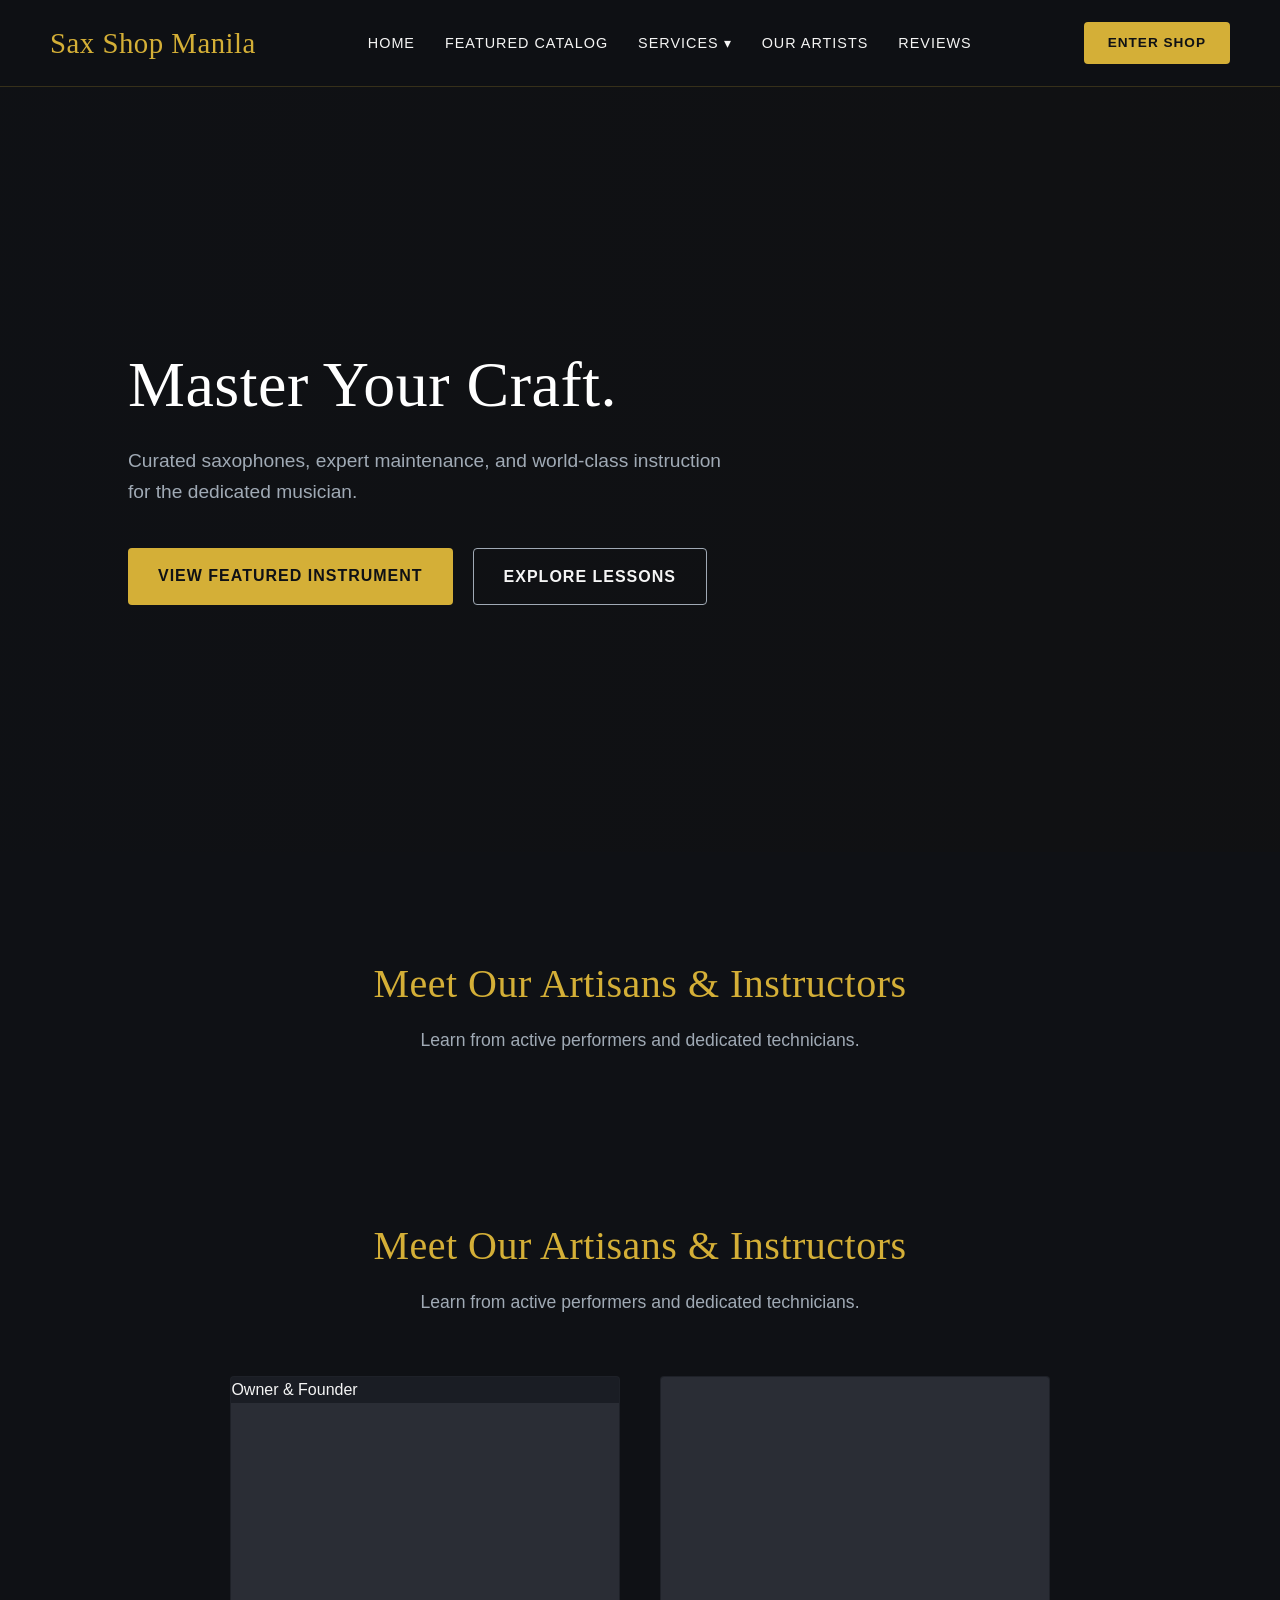
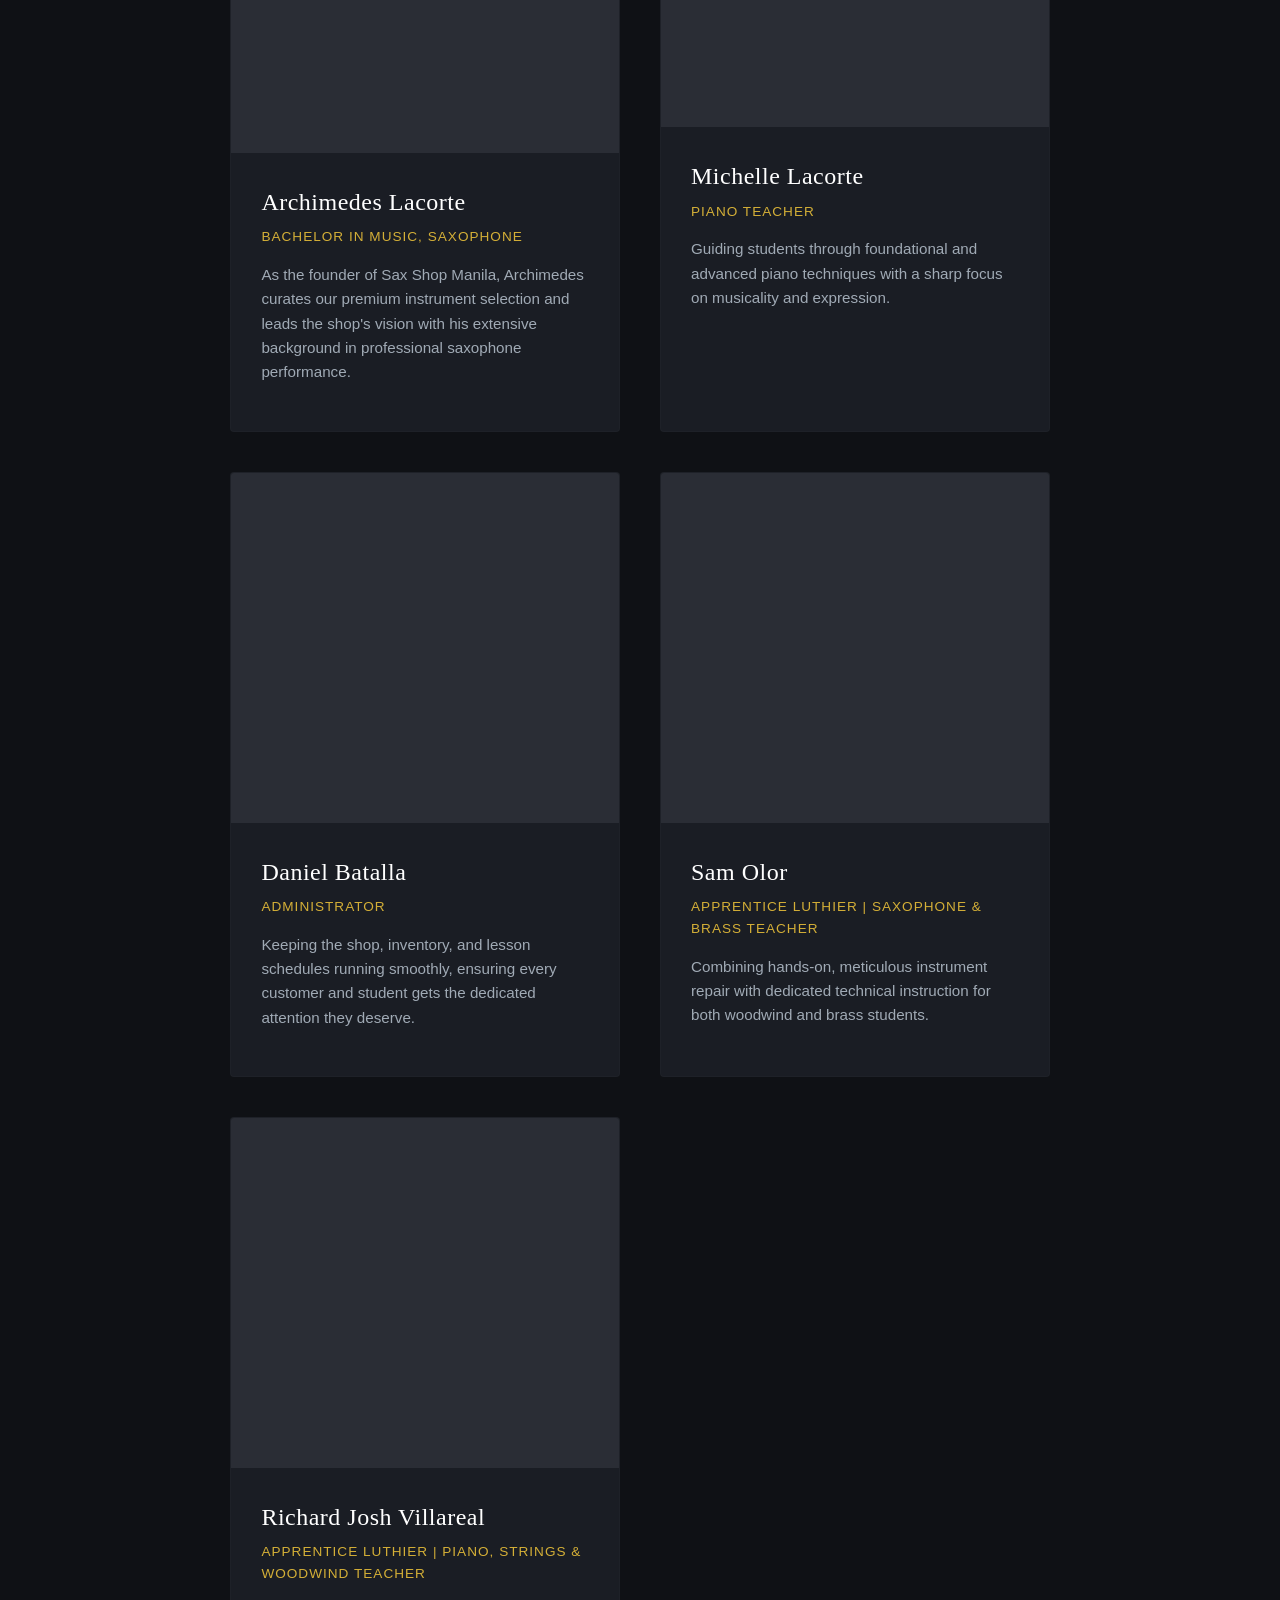
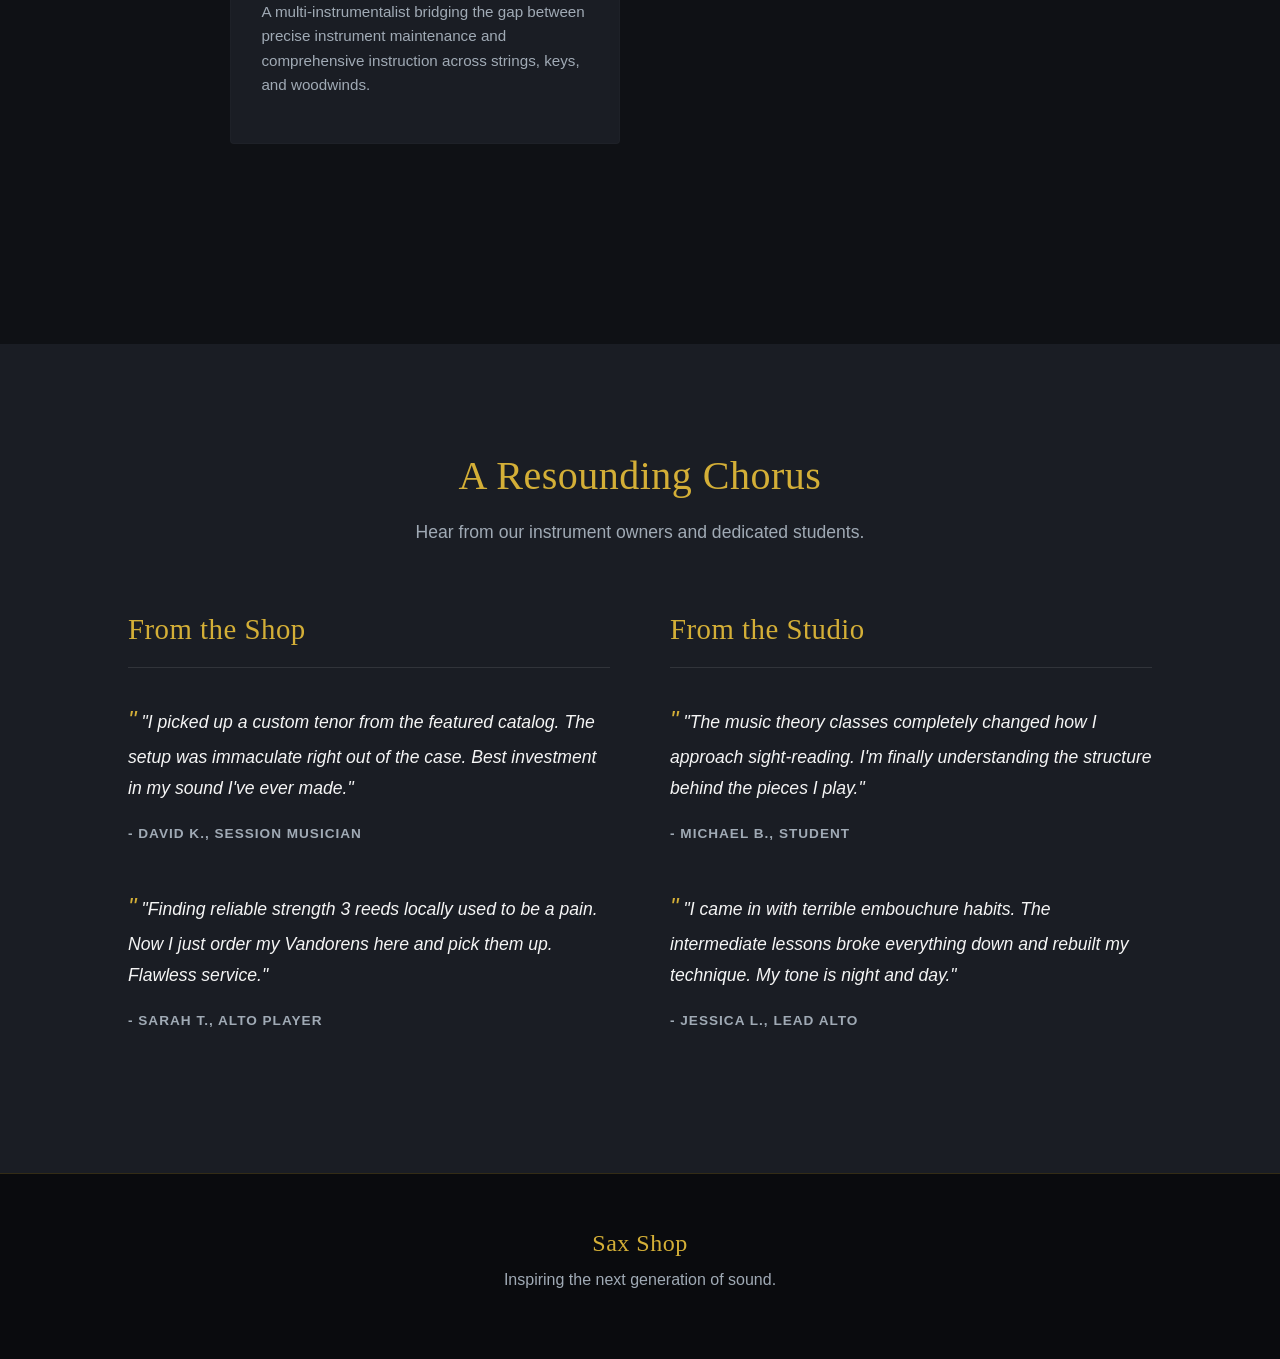
==== index.html @ 06452c96 "initial commit" ====
<!DOCTYPE html>
<html lang="en">
<head>
    <meta charset="UTF-8">
    <meta name="viewport" content="width=device-width, initial-scale=1">
    <title>Sax Shop | Premium Instruments & Instruction</title>
    <link href="css/global.css" rel="stylesheet">
    <link href="css/landing.css" rel="stylesheet">
</head>
<body>
    <header class="main-header">
        <div class="logo">
            <h1>Sax Shop Manila</h1>
        </div>
        
        <nav class="primary-nav">
            <ul>
                <li><a href="#hero">Home</a></li>
                <li><a href="catalog.html">Featured Catalog</a></li>
                
                <li class="dropdown">
                    <a href="#services" class="dropbtn">Services ▾</a>
                    <div class="dropdown-content">
                        <a href="#lessons-beginner">Beginner Lessons</a>
                        <a href="#lessons-intermediate">Intermediate Lessons</a>
                        <a href="#lessons-advanced">Advanced Lessons</a>
                        <a href="#lessons-professional">Professional Masterclass</a>
                        <a href="#music-theory">Music Theory Instruction</a>
                    </div>
                </li>
                
                <li><a href="#artists">Our Artists</a></li>
                <li><a href="#reviews">Reviews</a></li>
            </ul>
        </nav>

        <div class="nav-actions">
            <a href="catalog.html" class="btn-primary btn-gold">Enter Shop</a>
        </div>
    </header> 

    <section id="hero" class="hero-showcase">
        <div class="hero-overlay">
            <div class="hero-text">
                <h2>Master Your Craft.</h2>
                <p>Curated saxophones, expert maintenance, and world-class instruction for the dedicated musician.</p>
                <div class="hero-buttons">
                    <a href="catalog.html" class="btn-primary btn-gold btn-large">View Featured Instrument</a>
                    <a href="#services" class="btn-secondary btn-large">Explore Lessons</a>
                </div>
            </div>
        </div>
    </section>

    <section id="artists" class="roster-section">
        <div class="section-header">
            <h2>Meet Our Artisans & Instructors</h2>
            <p>Learn from active performers and dedicated technicians.</p>
        </div>
        
        <section id="artists" class="roster-section">
        <div class="section-header">
            <h2>Meet Our Artisans & Instructors</h2>
            <p>Learn from active performers and dedicated technicians.</p>
        </div>
        
        <div class="roster-grid">
            <div class="roster-card owner-card">
                <span class="owner-badge">Owner & Founder</span>
                <div class="card-img-placeholder" style="background-image: url('assets/images/team-archimedes.jpg');"></div>
                <div class="card-info">
                    <h3>Archimedes Lacorte</h3>
                    <span class="role">Bachelor in Music, Saxophone</span>
                    <p>As the founder of Sax Shop Manila, Archimedes curates our premium instrument selection and leads the shop's vision with his extensive background in professional saxophone performance.</p>
                </div>
            </div>

            <div class="roster-card">
                <div class="card-img-placeholder" style="background-image: url('assets/images/team-micheal.jpg');"></div>
                <div class="card-info">
                    <h3>Michelle Lacorte</h3>
                    <span class="role">Piano Teacher</span>
                    <p>Guiding students through foundational and advanced piano techniques with a sharp focus on musicality and expression.</p>
                </div>
            </div>

            <div class="roster-card">
                <div class="card-img-placeholder" style="background-image: url('assets/images/team-daniel.jpg');"></div>
                <div class="card-info">
                    <h3>Daniel Batalla</h3>
                    <span class="role">Administrator</span>
                    <p>Keeping the shop, inventory, and lesson schedules running smoothly, ensuring every customer and student gets the dedicated attention they deserve.</p>
                </div>
            </div>

            <div class="roster-card">
                <div class="card-img-placeholder" style="background-image: url('assets/images/team-sam.jpg');"></div>
                <div class="card-info">
                    <h3>Sam Olor</h3>
                    <span class="role">Apprentice Luthier | Saxophone & Brass Teacher</span>
                    <p>Combining hands-on, meticulous instrument repair with dedicated technical instruction for both woodwind and brass students.</p>
                </div>
            </div>

            <div class="roster-card">
                <div class="card-img-placeholder" style="background-image: url('assets/images/team-richard.jpg');"></div>
                <div class="card-info">
                    <h3>Richard Josh Villareal</h3>
                    <span class="role">Apprentice Luthier | Piano, Strings & Woodwind Teacher</span>
                    <p>A multi-instrumentalist bridging the gap between precise instrument maintenance and comprehensive instruction across strings, keys, and woodwinds.</p>
                </div>
            </div>
        </div>
    </section>
    </section>

    <section id="reviews" class="reviews-section">
        <div class="section-header dark">
            <h2>A Resounding Chorus</h2>
            <p>Hear from our instrument owners and dedicated students.</p>
        </div>

        <div class="review-split">
            <div class="review-column">
                <h3 class="column-title">From the Shop</h3>
                <div class="testimonial">
                    <p class="quote">"I picked up a custom tenor from the featured catalog. The setup was immaculate right out of the case. Best investment in my sound I've ever made."</p>
                    <span class="author">- David K., Session Musician</span>
                </div>
                <div class="testimonial">
                    <p class="quote">"Finding reliable strength 3 reeds locally used to be a pain. Now I just order my Vandorens here and pick them up. Flawless service."</p>
                    <span class="author">- Sarah T., Alto Player</span>
                </div>
            </div>

            <div class="review-column">
                <h3 class="column-title">From the Studio</h3>
                <div class="testimonial">
                    <p class="quote">"The music theory classes completely changed how I approach sight-reading. I'm finally understanding the structure behind the pieces I play."</p>
                    <span class="author">- Michael B., Student</span>
                </div>
                <div class="testimonial">
                    <p class="quote">"I came in with terrible embouchure habits. The intermediate lessons broke everything down and rebuilt my technique. My tone is night and day."</p>
                    <span class="author">- Jessica L., Lead Alto</span>
                </div>
            </div>
        </div>
    </section>

    <footer class="grand-footer">
        <div class="footer-content">
            <h2>Sax Shop</h2>
            <p>Inspiring the next generation of sound.</p>
        </div>
    </footer>
</body>
</html>
---- css/global.css ----
/* ==========================================================================
   Sax Shop - Global Theme & Foundation
   ========================================================================== */

/* 1. CSS Variables (Theming Engine) */
:root {
    /* Color Palette - Premium Dark Theme */
    --bg-dark: #0f1115;          /* Deep Onyx background */
    --bg-card: #1a1d24;          /* Slightly lighter for panels/cards */
    --bg-surface: #22262e;       /* Hover states and floating elements */
    
    /* Accents - Brass & Gold */
    --accent-gold: #d4af37;
    --accent-gold-hover: #b5952f;
    --accent-highlight: rgba(212, 175, 55, 0.15); /* For subtle hover backgrounds */
    
    /* Status Colors (For POS & Stock) */
    --status-success: #2ecc71;   /* In Stock / Auth Valid */
    --status-danger: #e74c3c;    /* Out of Stock / Error */
    
    /* Typography Colors */
    --text-main: #f5f5f5;        /* Primary reading text */
    --text-muted: #a0aab5;       /* Secondary descriptions */
    --text-dark: #111111;        /* Dark text for gold buttons/badges */
    
    /* Spacing & Layout */
    --container-max: 1400px;
    --radius-sm: 4px;
    --radius-md: 8px;
    
    /* Transitions */
    --transition-fast: 0.2s ease;
    --transition-smooth: 0.3s ease-in-out;
}

/* 2. Global Resets */
*, *::before, *::after {
    box-sizing: border-box;
}

html {
    scroll-behavior: smooth; /* Smooth scrolling for anchor links */
}

body {
    margin: 0;
    padding: 0;
    background-color: var(--bg-dark);
    color: var(--text-main);
    font-family: 'Inter', 'Helvetica Neue', Helvetica, Arial, sans-serif; /* Clean body text */
    line-height: 1.6;
    -webkit-font-smoothing: antialiased;
}

/* 3. Global Typography */
h1, h2, h3, h4, h5, h6 {
    font-family: 'Playfair Display', 'Georgia', serif; /* Premium serif for headings */
    font-weight: 500;
    margin-top: 0;
    color: var(--text-main);
    letter-spacing: 0.5px;
}

p {
    margin: 0 0 1rem 0;
}

a {
    color: var(--accent-gold);
    text-decoration: none;
    transition: color var(--transition-fast);
}

a:hover {
    color: var(--accent-gold-hover);
}

/* 4. Global UI Components (Buttons & Badges) */
.btn-primary {
    display: inline-block;
    padding: 10px 24px;
    background-color: var(--accent-gold);
    color: var(--text-dark) !important; /* Force dark text for contrast */
    text-transform: uppercase;
    font-size: 0.85rem;
    font-weight: 700;
    letter-spacing: 1px;
    border: none;
    border-radius: var(--radius-sm);
    cursor: pointer;
    transition: all var(--transition-fast);
    text-align: center;
}

.btn-primary:hover {
    background-color: var(--accent-gold-hover);
    box-shadow: 0 0 15px rgba(212, 175, 55, 0.3);
}

.btn-secondary {
    display: inline-block;
    padding: 10px 24px;
    background-color: transparent;
    color: var(--text-main);
    border: 1px solid var(--text-muted);
    text-transform: uppercase;
    font-size: 0.85rem;
    font-weight: 600;
    letter-spacing: 1px;
    border-radius: var(--radius-sm);
    cursor: pointer;
    transition: all var(--transition-fast);
    text-align: center;
}

.btn-secondary:hover {
    border-color: var(--text-main);
    background-color: rgba(255, 255, 255, 0.05);
}

.badge {
    display: inline-block;
    padding: 4px 10px;
    font-size: 0.75rem;
    font-weight: bold;
    text-transform: uppercase;
    border-radius: var(--radius-sm);
    letter-spacing: 0.5px;
}

.badge-stock {
    background-color: rgba(46, 204, 113, 0.15);
    color: var(--status-success);
    border: 1px solid rgba(46, 204, 113, 0.3);
}

.badge-out {
    background-color: rgba(231, 76, 60, 0.15);
    color: var(--status-danger);
    border: 1px solid rgba(231, 76, 60, 0.3);
}

/* 5. Utility Classes */
.hidden {
    display: none !important;
}

.text-center {
    text-align: center;
}

.container {
    max-width: var(--container-max);
    margin: 0 auto;
    padding: 0 20px;
}

/* Scrollbar Styling for a polished feel */
::-webkit-scrollbar {
    width: 8px;
    height: 8px;
}

::-webkit-scrollbar-track {
    background: var(--bg-dark);
}

::-webkit-scrollbar-thumb {
    background: var(--bg-surface);
    border-radius: 4px;
}

::-webkit-scrollbar-thumb:hover {
    background: var(--text-muted);
}
---- css/landing.css ----
/* ==========================================================================
   landing.css - Premium Aesthetics & Layout
   ========================================================================== */

/* 1. Premium Header & Layout Fixes */
.main-header {
    display: flex;
    justify-content: space-between;
    align-items: center;
    padding: 20px 50px;
    background: rgba(15, 17, 21, 0.95);
    backdrop-filter: blur(10px);
    position: sticky;
    top: 0;
    z-index: 100;
    border-bottom: 1px solid rgba(212, 175, 55, 0.2);
}

.logo h1 {
    margin: 0;
    color: var(--accent-gold);
    font-size: 1.8rem;
}

.primary-nav ul {
    display: flex;
    align-items: center;
    gap: 30px;
    list-style: none;
    margin: 0;
    padding: 0;
}

.primary-nav a {
    color: var(--text-main);
    text-decoration: none;
    font-size: 0.9rem;
    text-transform: uppercase;
    letter-spacing: 1px;
    transition: color 0.3s ease;
}

.primary-nav a:hover {
    color: var(--accent-gold);
}

/* 2. Enhanced Dropdown */
.dropdown {
    position: relative;
}

.dropdown-content {
    display: none;
    position: absolute;
    top: 100%;
    left: 0;
    background-color: var(--bg-card);
    min-width: 220px;
    box-shadow: 0px 10px 30px rgba(0,0,0,0.5);
    border: 1px solid rgba(255,255,255,0.05);
    z-index: 200;
}

.dropdown:hover .dropdown-content {
    display: block;
}

.dropdown-content a {
    padding: 15px 20px;
    border-bottom: 1px solid rgba(255,255,255,0.05);
    display: block; /* Ensures links stack neatly inside dropdown */
}

.dropdown-content a:hover {
    background-color: rgba(212, 175, 55, 0.1);
    color: var(--accent-gold);
}

/* 3. Hero Showcase */
.hero-showcase {
    height: 85vh;
    /* Uses a dark gradient to ensure text is readable even without an image */
    background-image: linear-gradient(to right, rgba(15,17,21,0.95) 0%, rgba(15,17,21,0.4) 100%), url('../assets/images/hero-bg.jpg');
    background-color: #111; /* Fallback color */
    background-size: cover;
    background-position: center;
    display: flex;
    align-items: center;
    padding: 0 10%;
}

.hero-text { max-width: 600px; }
.hero-text h2 { font-size: 4rem; margin-bottom: 10px; color: white; }
.hero-text p { font-size: 1.2rem; color: var(--text-muted); margin-bottom: 40px; line-height: 1.6; }
.hero-buttons { display: flex; gap: 20px; }

.btn-large {
    padding: 15px 30px;
    font-size: 1rem;
}

.btn-gold {
    background-color: var(--accent-gold);
    color: var(--bg-dark) !important;
}

.btn-gold:hover {
    background-color: var(--accent-gold-hover);
    box-shadow: 0 0 15px rgba(212, 175, 55, 0.4);
}

/* 4. Roster Section */
.roster-section { padding: 100px 10%; background: var(--bg-dark); }
.section-header { text-align: center; margin-bottom: 60px; }
.section-header h2 { font-size: 2.5rem; color: var(--accent-gold); margin-bottom: 10px; }
.section-header p { color: var(--text-muted); font-size: 1.1rem; }

.roster-grid {
    display: grid;
    grid-template-columns: repeat(auto-fit, minmax(300px, 1fr));
    gap: 40px;
}

.roster-card {
    background: var(--bg-card);
    border-radius: 4px;
    overflow: hidden;
    transition: transform 0.3s ease;
    border: 1px solid rgba(255,255,255,0.02);
}

.roster-card:hover { transform: translateY(-10px); border-color: rgba(212, 175, 55, 0.3); }
.card-img-placeholder { height: 350px; background-size: cover; background-position: center; background-color: #2a2d35; }
.card-info { padding: 30px; }
.card-info h3 { margin: 0 0 5px 0; color: white; font-size: 1.5rem; }
.card-info .role { color: var(--accent-gold); font-size: 0.85rem; text-transform: uppercase; letter-spacing: 1px; display: block; margin-bottom: 15px; }
.card-info p { color: var(--text-muted); line-height: 1.6; font-size: 0.95rem; }

/* 5. Reviews Split Section */
.reviews-section { padding: 100px 10%; background: var(--bg-card); }
.review-split { display: grid; grid-template-columns: 1fr 1fr; gap: 60px; }
.column-title { color: var(--accent-gold); font-size: 1.8rem; border-bottom: 1px solid rgba(255,255,255,0.1); padding-bottom: 15px; margin-bottom: 30px; }
.testimonial { margin-bottom: 40px; }
.quote { font-size: 1.1rem; font-style: italic; color: var(--text-main); line-height: 1.8; margin-bottom: 15px; }
.quote::before { content: '"'; color: var(--accent-gold); font-size: 1.5rem; margin-right: 5px; }
.author { color: var(--text-muted); font-weight: bold; text-transform: uppercase; font-size: 0.85rem; letter-spacing: 1px; }

/* 6. Footer */
.grand-footer {
    text-align: center;
    padding: 50px 20px;
    background: #0a0b0e;
    border-top: 1px solid rgba(212, 175, 55, 0.2);
}
.grand-footer h2 { color: var(--accent-gold); margin-bottom: 5px; }
.grand-footer p { color: var(--text-muted); }
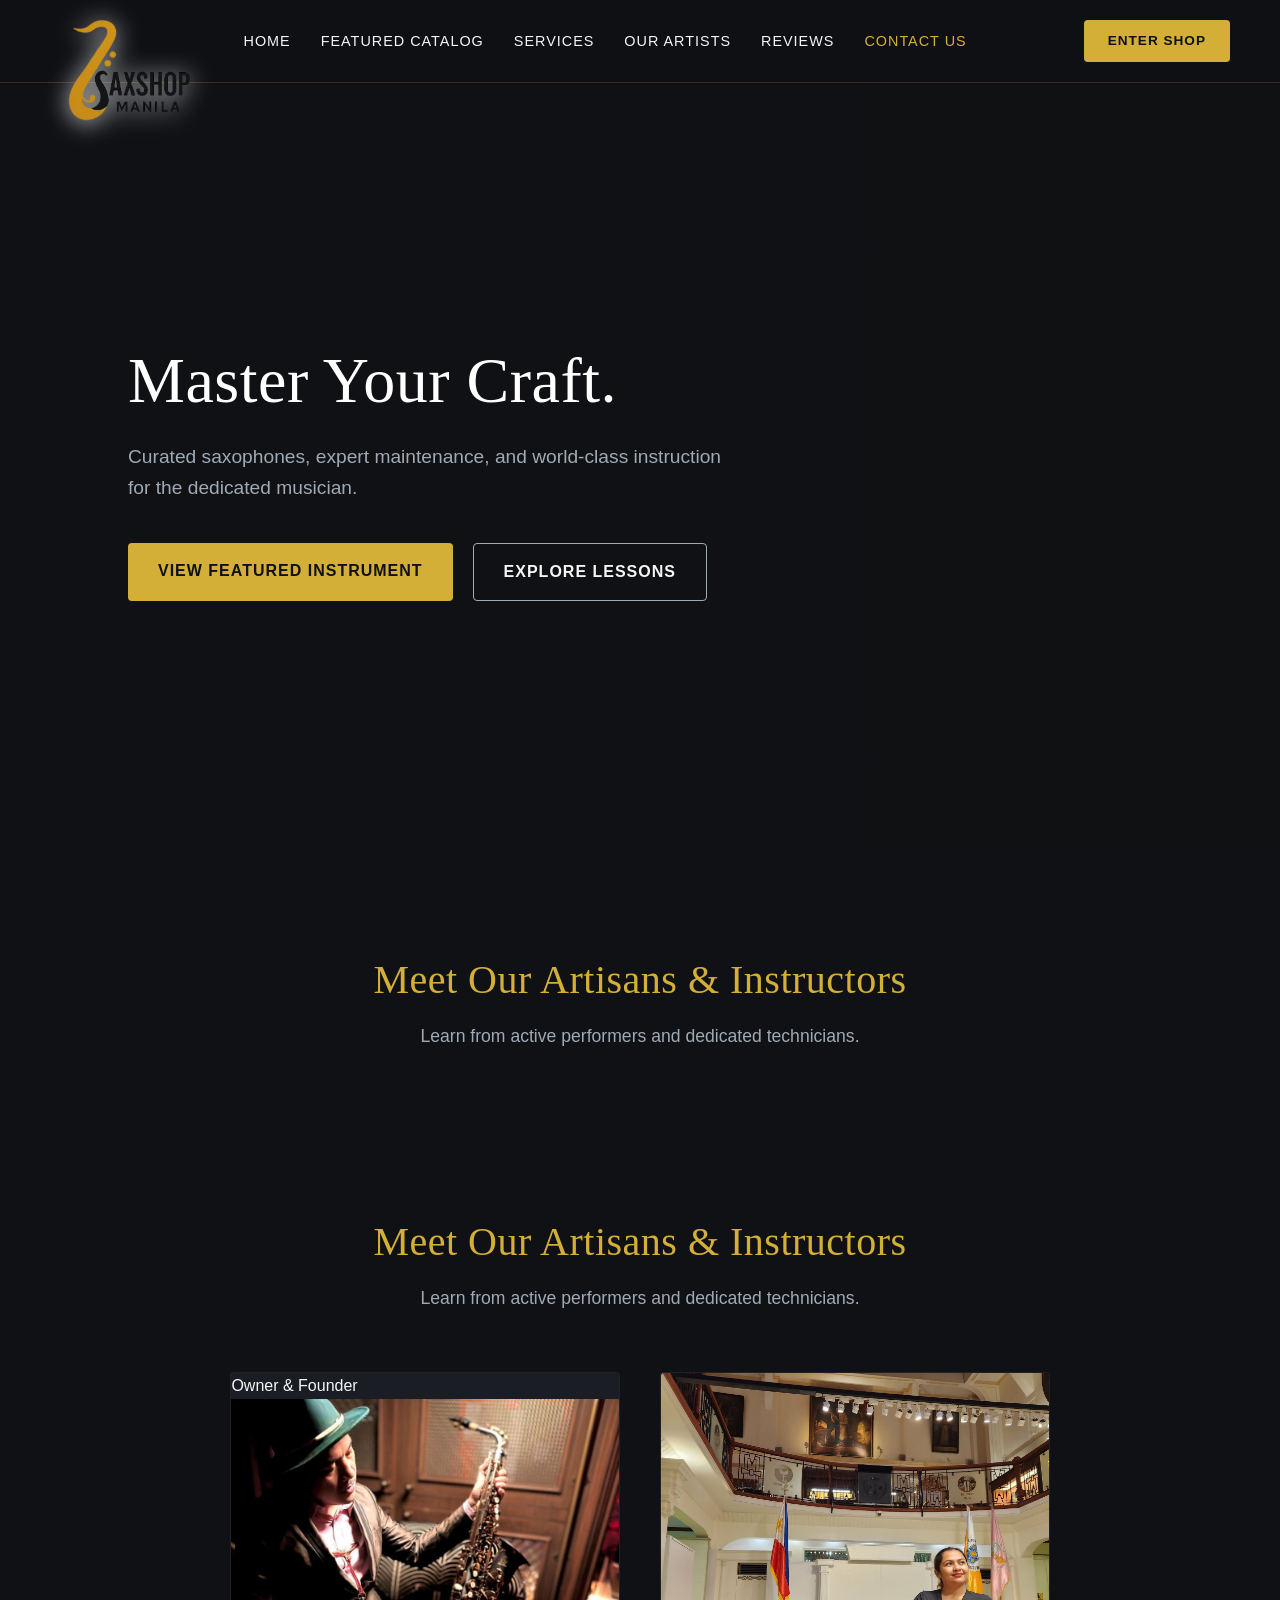
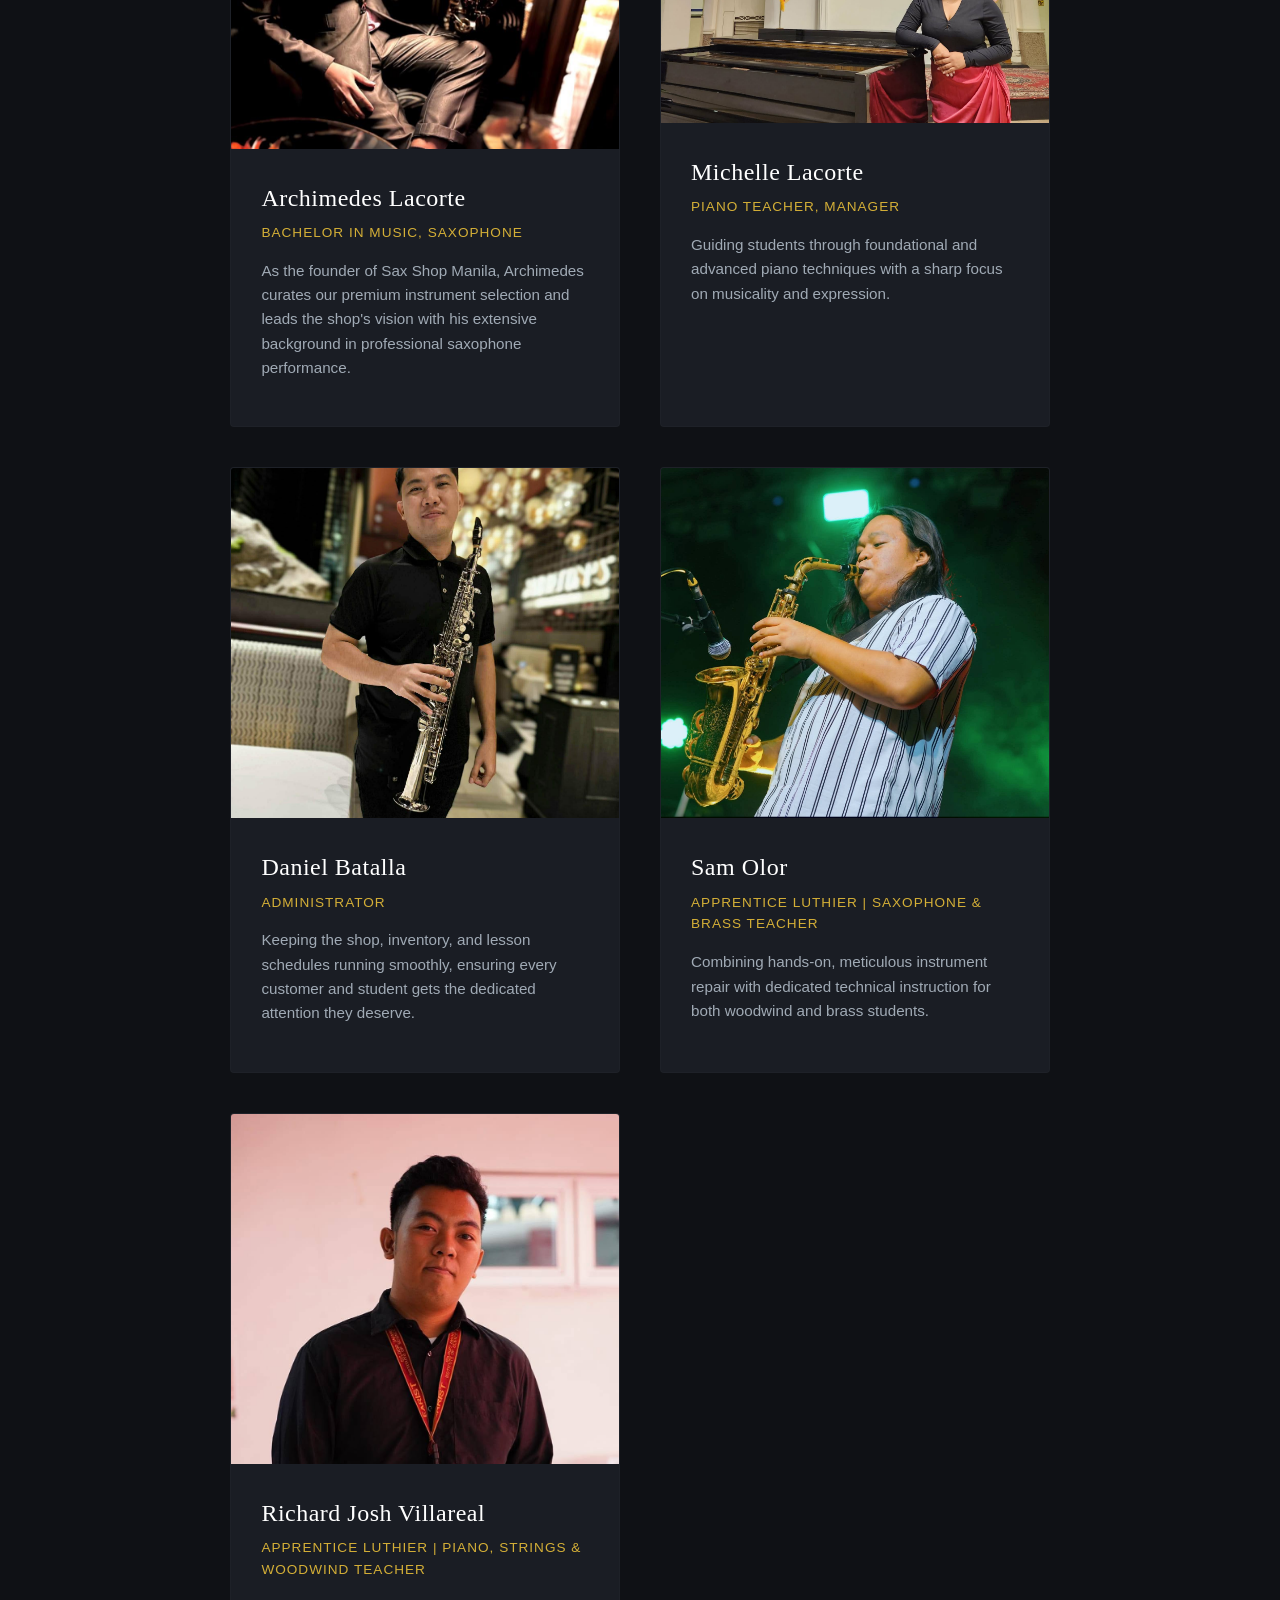
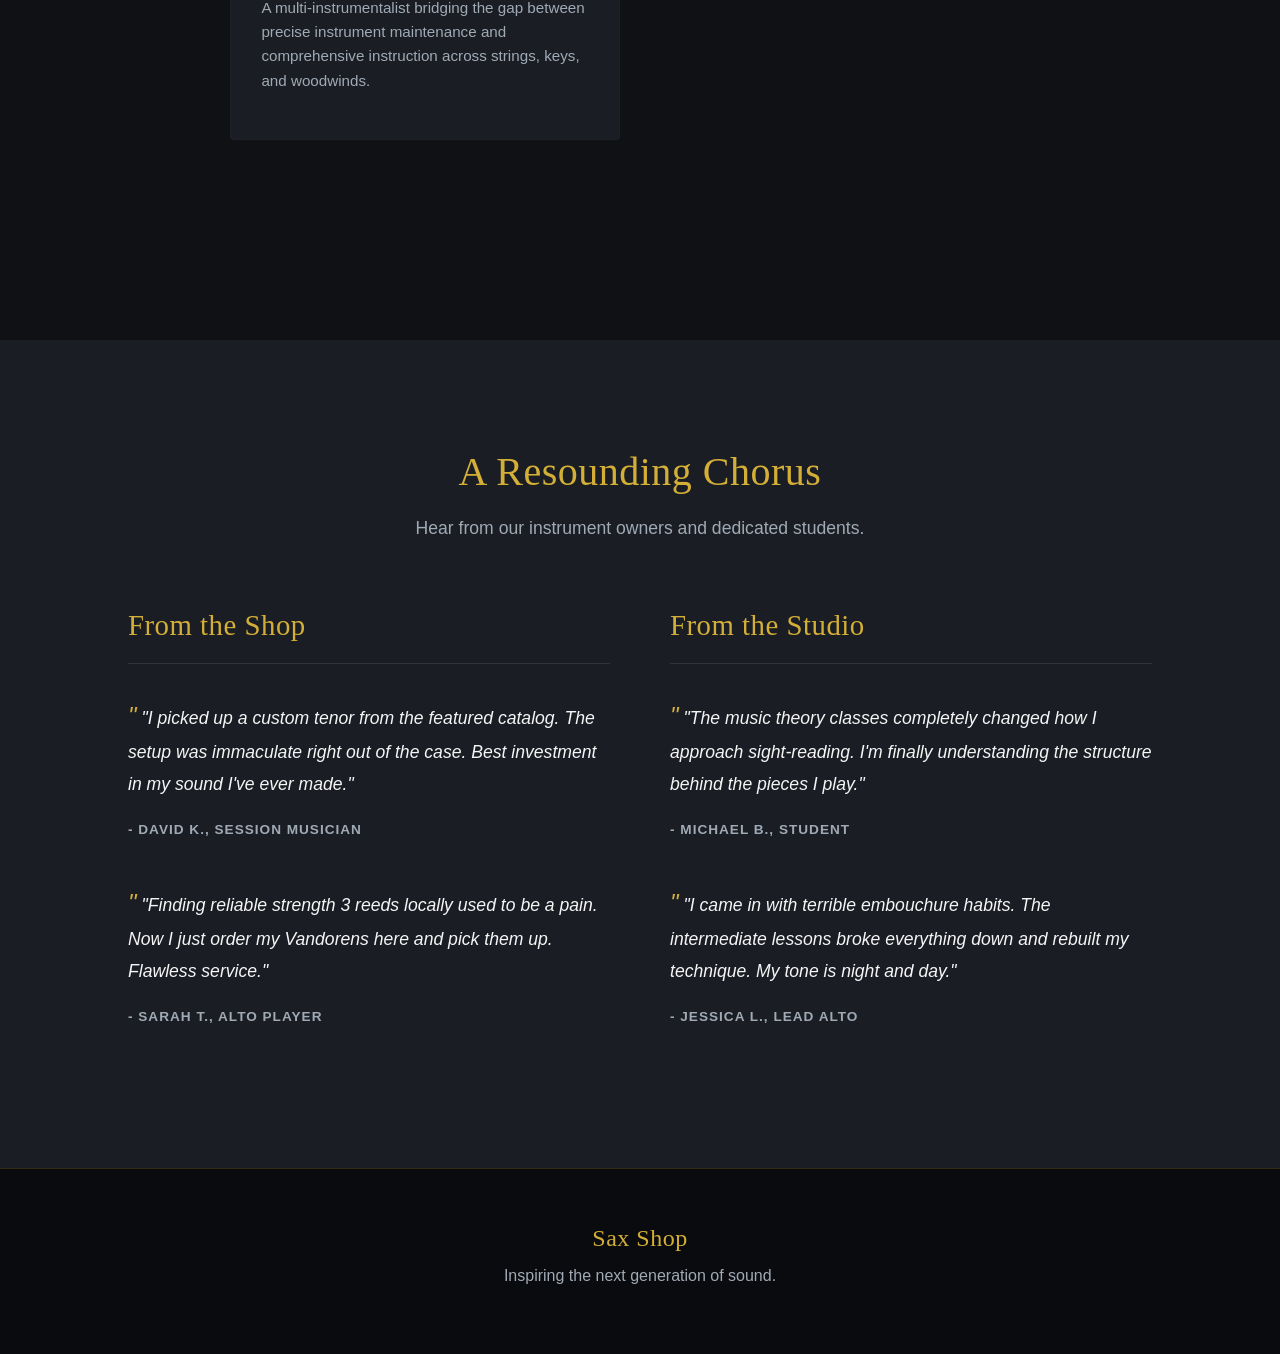
==== commit 203db84d: "updates" ====
--- a/index.html
+++ b/index.html
@@ -4,40 +4,32 @@
     <meta charset="UTF-8">
     <meta name="viewport" content="width=device-width, initial-scale=1">
     <title>Sax Shop | Premium Instruments & Instruction</title>
+    <link rel="icon" href="assets/icons/logo.jpg">
     <link href="css/global.css" rel="stylesheet">
     <link href="css/landing.css" rel="stylesheet">
 </head>
 <body>
     <header class="main-header">
         <div class="logo">
-            <h1>Sax Shop Manila</h1>
+            <a href="index.html">
+                <img src="assets/icons/logo-transparent.png" alt="Sax Shop Manila" class="nav-logo">
+            </a>
         </div>
-        
         <nav class="primary-nav">
             <ul>
-                <li><a href="#hero">Home</a></li>
-                <li><a href="catalog.html">Featured Catalog</a></li>
-                
-                <li class="dropdown">
-                    <a href="#services" class="dropbtn">Services ▾</a>
-                    <div class="dropdown-content">
-                        <a href="#lessons-beginner">Beginner Lessons</a>
-                        <a href="#lessons-intermediate">Intermediate Lessons</a>
-                        <a href="#lessons-advanced">Advanced Lessons</a>
-                        <a href="#lessons-professional">Professional Masterclass</a>
-                        <a href="#music-theory">Music Theory Instruction</a>
-                    </div>
-                </li>
-                
-                <li><a href="#artists">Our Artists</a></li>
-                <li><a href="#reviews">Reviews</a></li>
+                <li><a href="index.html">Home</a></li>
+                <li><a href="featured.html">Featured Catalog</a></li>
+                <li><a href="services.html">Services</a></li>
+                <li><a href="index.html#artists">Our Artists</a></li>
+                <li><a href="index.html#reviews">Reviews</a></li>
+                <li><a href="contacts.html" active="true">Contact Us</li>
             </ul>
         </nav>
 
         <div class="nav-actions">
             <a href="catalog.html" class="btn-primary btn-gold">Enter Shop</a>
         </div>
-    </header> 
+    </header>  
 
     <section id="hero" class="hero-showcase">
         <div class="hero-overlay">
@@ -67,7 +59,7 @@
         <div class="roster-grid">
             <div class="roster-card owner-card">
                 <span class="owner-badge">Owner & Founder</span>
-                <div class="card-img-placeholder" style="background-image: url('assets/images/team-archimedes.jpg');"></div>
+                <div class="card-img-placeholder" style="background-image: url('assets/images/artists/archie.jpg');"></div>
                 <div class="card-info">
                     <h3>Archimedes Lacorte</h3>
                     <span class="role">Bachelor in Music, Saxophone</span>
@@ -76,16 +68,16 @@
             </div>
 
             <div class="roster-card">
-                <div class="card-img-placeholder" style="background-image: url('assets/images/team-micheal.jpg');"></div>
+                <div class="card-img-placeholder" style="background-image: url('assets/images/artists/mich.jpg');"></div>
                 <div class="card-info">
                     <h3>Michelle Lacorte</h3>
-                    <span class="role">Piano Teacher</span>
+                    <span class="role">Piano Teacher, Manager</span>
                     <p>Guiding students through foundational and advanced piano techniques with a sharp focus on musicality and expression.</p>
                 </div>
             </div>
 
             <div class="roster-card">
-                <div class="card-img-placeholder" style="background-image: url('assets/images/team-daniel.jpg');"></div>
+                <div class="card-img-placeholder" style="background-image: url('assets/images/artists/daniel.jpg');"></div>
                 <div class="card-info">
                     <h3>Daniel Batalla</h3>
                     <span class="role">Administrator</span>
@@ -94,7 +86,7 @@
             </div>
 
             <div class="roster-card">
-                <div class="card-img-placeholder" style="background-image: url('assets/images/team-sam.jpg');"></div>
+                <div class="card-img-placeholder" style="background-image: url('assets/images/artists/sam.jpg');"></div>
                 <div class="card-info">
                     <h3>Sam Olor</h3>
                     <span class="role">Apprentice Luthier | Saxophone & Brass Teacher</span>
@@ -103,7 +95,7 @@
             </div>
 
             <div class="roster-card">
-                <div class="card-img-placeholder" style="background-image: url('assets/images/team-richard.jpg');"></div>
+                <div class="card-img-placeholder" style="background-image: url('assets/images/artists/richard.jpg');"></div>
                 <div class="card-info">
                     <h3>Richard Josh Villareal</h3>
                     <span class="role">Apprentice Luthier | Piano, Strings & Woodwind Teacher</span>
--- a/css/global.css
+++ b/css/global.css
@@ -172,4 +172,85 @@
 
 ::-webkit-scrollbar-thumb:hover {
     background: var(--text-muted);
-}+}
+
+/* ==========================================================================
+   Global Header Navigation (Applies to all pages)
+   ========================================================================== */
+.main-header {
+    display: flex;
+    justify-content: space-between;
+    align-items: center;
+    padding: 20px 50px;
+    background: rgba(15, 17, 21, 0.95);
+    backdrop-filter: blur(10px);
+    position: sticky;
+    top: 0;
+    z-index: 100;
+    border-bottom: 1px solid rgba(212, 175, 55, 0.2);
+}
+
+/* ==========================================================================
+   Logo Overlap / Breakout Effect
+   ========================================================================== */
+
+.logo {
+    position: relative;
+    width: 150px; /* Reserves horizontal space in the flexbox so nav links don't shift */
+    height: 30px; /* Forces the header to stay thin */
+    display: flex;
+    align-items: center;
+}
+
+.nav-logo {
+    position: absolute;
+    top: -25px; /* Pulls the image up, allowing the bottom to hang over the header edge */
+    left: 0;
+    width: 160px; /* Makes the logo large enough to read */
+    height: auto;
+    z-index: 200; /* Ensures it stays above the page content when scrolling */
+    
+    /* Adds a soft backlight so the black text is readable on the dark header */
+    filter: drop-shadow(0px 2px 12px rgba(255, 255, 255, 0.8)); 
+    transition: transform 0.3s ease, filter 0.3s ease;
+}
+
+.nav-logo:hover {
+    transform: scale(2);
+    filter: drop-shadow(0px 4px 15px rgba(255, 255, 255, 1)); /* Glows gold on hover */
+}
+
+/* Ensure the old text is completely hidden if you accidentally left it in the HTML */
+.logo h1 {
+    display: none !important; 
+}
+
+.primary-nav ul {
+    display: flex;
+    align-items: center;
+    gap: 30px;
+    list-style: none;
+    margin: 0;
+    padding: 0;
+}
+
+.primary-nav a {
+    color: var(--text-main);
+    text-decoration: none;
+    font-size: 0.9rem;
+    text-transform: uppercase;
+    letter-spacing: 1px;
+    transition: color 0.3s ease;
+}
+
+/* Highlights the link if hovered OR if it is the active page */
+.primary-nav a:hover, 
+.primary-nav a[active="true"] {
+    color: var(--accent-gold);
+}
+
+
+
+
+
+
